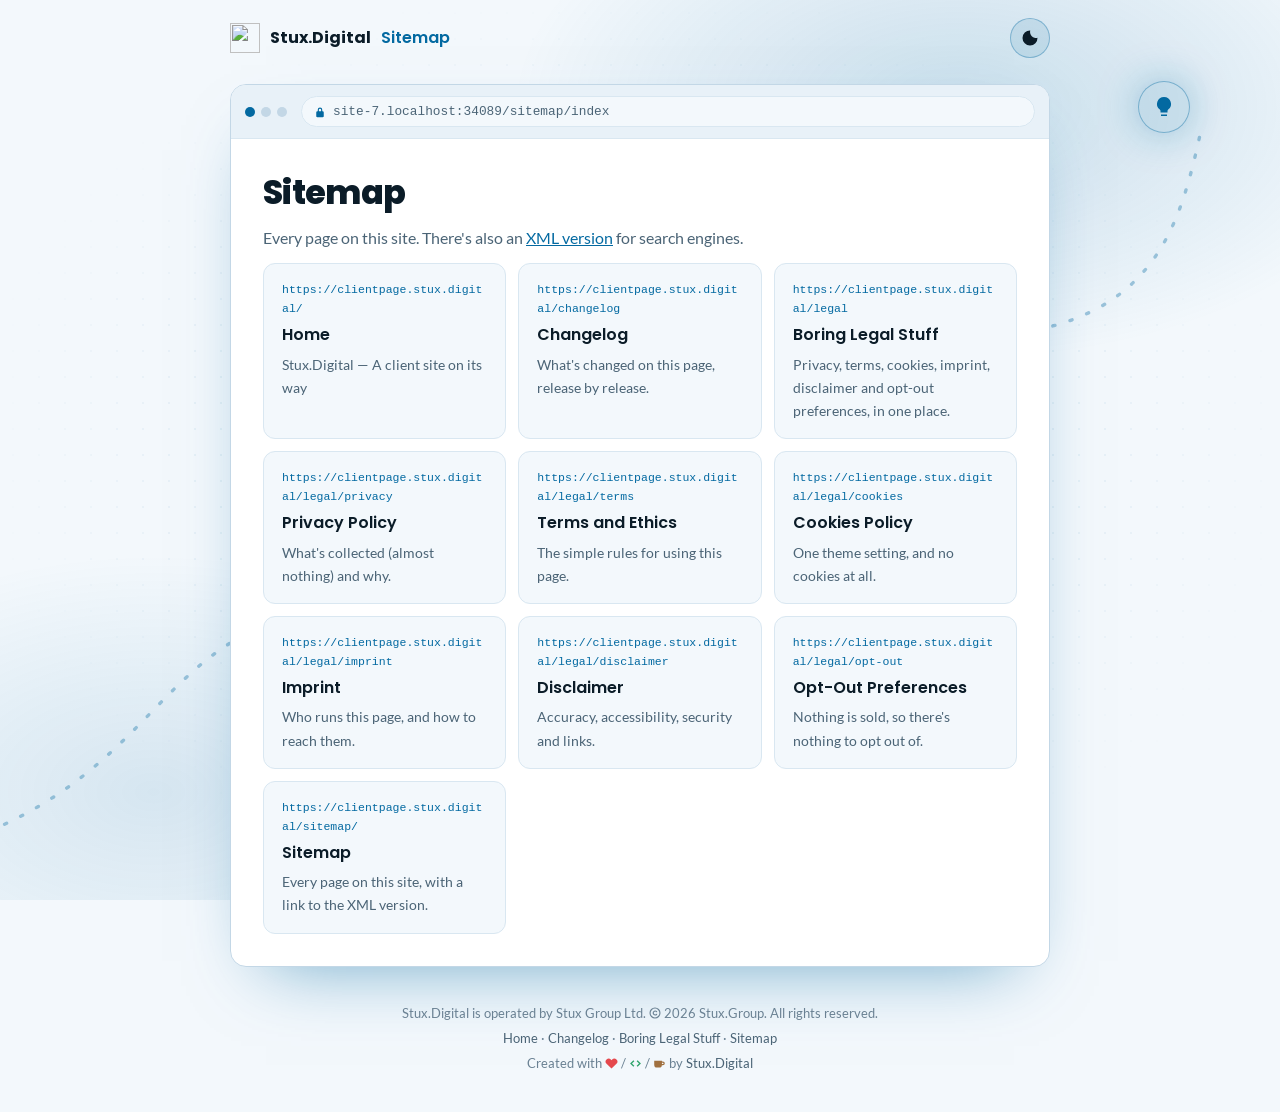
==== sitemap/index.html @ cacc1849 "Release v1.0.0 See CHANGELOG.md for details." ====
<!DOCTYPE html>
<html lang="en">
<head>
    <meta charset="utf-8">
    <meta name="viewport" content="width=device-width, initial-scale=1">
    <title>Sitemap — Stux.Digital</title>
    <meta name="description" content="Every page on this Stux.Digital site, with a link to the XML sitemap.">
    <meta name="theme-color" content="#0b1218">
    <link rel="canonical" href="https://clientpage.stux.digital/sitemap/">
    <link rel="icon" href="https://global.media.stux.digital/favicon.ico" sizes="any">
    <link rel="icon" type="image/png" href="https://global.media.stux.digital/icon-light.png">
    <script>
    // Before paint: the theme picked earlier (stuxdigital-theme), else the system's.
    (function () {
        var t = null;
        try { t = localStorage.getItem('stuxdigital-theme'); } catch (e) {}
        if (t !== 'light' && t !== 'dark') t = window.matchMedia('(prefers-color-scheme: light)').matches ? 'light' : 'dark';
        document.documentElement.setAttribute('data-theme', t);
    })();
    </script>
    <link rel="stylesheet" href="/assets/css/site.css">
    <link rel="stylesheet" href="/assets/site-banner.css">
</head>
<body class="page page--doc">
    <div class="bg" aria-hidden="true">
        <svg class="bg-path" viewBox="0 0 1200 800" preserveAspectRatio="xMidYMid slice" focusable="false">
            <path d="M-40 760 C 180 700, 160 560, 330 540 S 560 640, 640 520 S 700 300, 880 300 S 1080 200, 1100 110"/>
        </svg>
        <span class="bg-bulb"><svg class="ico" viewBox="0 0 24 24" aria-hidden="true" focusable="false"><path d="M9 21h6v-1.5H9zm3-19a7 7 0 0 0-4.2 12.6c.5.4.7.9.7 1.4v1.5h7V16c0-.5.2-1 .7-1.4A7 7 0 0 0 12 2z"/></svg></span>
    </div>
    <header class="site-header">
        <a class="brand" href="/"><img class="only-dark" src="https://global.media.stux.digital/icon-light.png" alt="" width="30" height="30"><img class="only-light" src="https://global.media.stux.digital/icon.png" alt="" width="30" height="30"><span>Stux.Digital</span><span class="brand-sub">Sitemap</span></a>
        <button type="button" id="theme-toggle" class="theme-toggle" title="Toggle light/dark mode" aria-label="Toggle light/dark mode"><svg class="ico ico-sun" viewBox="0 0 24 24" aria-hidden="true" focusable="false"><path d="M12 7a5 5 0 1 1 0 10 5 5 0 0 1 0-10zM11 1h2v3h-2zm0 19h2v3h-2zM1 11h3v2H1zm19 0h3v2h-3zM4.2 2.8l2.1 2.1-1.4 1.4-2.1-2.1zm14.9 14.9 2.1 2.1-1.4 1.4-2.1-2.1zM2.8 19.8l2.1-2.1 1.4 1.4-2.1 2.1zM17.7 4.9l2.1-2.1 1.4 1.4-2.1 2.1z"/></svg><svg class="ico ico-moon" viewBox="0 0 24 24" aria-hidden="true" focusable="false"><path d="M12.3 2a8 8 0 0 0 9.7 9.7A10 10 0 1 1 12.3 2z"/></svg></button>
    </header>

    <main class="doc">
        <div class="browser">
            <div class="browser-bar" aria-hidden="true">
                <span class="browser-dots"><i></i><i></i><i></i></span>
                <span class="browser-url"><svg class="lock" viewBox="0 0 16 16" aria-hidden="true" focusable="false"><path d="M5 7V5a3 3 0 0 1 6 0v2h.5A1.5 1.5 0 0 1 13 8.5v5a1.5 1.5 0 0 1-1.5 1.5h-7A1.5 1.5 0 0 1 3 13.5v-5A1.5 1.5 0 0 1 4.5 7zm1.5 0h3V5a1.5 1.5 0 0 0-3 0z"/></svg><span data-current-path>clientpage.stux.digital/sitemap/</span></span>
            </div>
            <div class="browser-body prose">
                <h1>Sitemap</h1>
                <p class="subtitle">Every page on this site. There's also an <a href="/sitemap.xml">XML version</a> for search engines.</p>
                <div class="cards">
                    <a class="card" href="/"><span class="card-url">https://clientpage.stux.digital/</span><span class="card-title">Home</span><span class="card-desc">Stux.Digital — A client site on its way</span></a>
                    <a class="card" href="/changelog"><span class="card-url">https://clientpage.stux.digital/changelog</span><span class="card-title">Changelog</span><span class="card-desc">What&#x27;s changed on this page, release by release.</span></a>
                    <a class="card" href="/legal"><span class="card-url">https://clientpage.stux.digital/legal</span><span class="card-title">Boring Legal Stuff</span><span class="card-desc">Privacy, terms, cookies, imprint, disclaimer and opt-out preferences, in one place.</span></a>
                    <a class="card" href="/legal/privacy"><span class="card-url">https://clientpage.stux.digital/legal/privacy</span><span class="card-title">Privacy Policy</span><span class="card-desc">What&#x27;s collected (almost nothing) and why.</span></a>
                    <a class="card" href="/legal/terms"><span class="card-url">https://clientpage.stux.digital/legal/terms</span><span class="card-title">Terms and Ethics</span><span class="card-desc">The simple rules for using this page.</span></a>
                    <a class="card" href="/legal/cookies"><span class="card-url">https://clientpage.stux.digital/legal/cookies</span><span class="card-title">Cookies Policy</span><span class="card-desc">One theme setting, and no cookies at all.</span></a>
                    <a class="card" href="/legal/imprint"><span class="card-url">https://clientpage.stux.digital/legal/imprint</span><span class="card-title">Imprint</span><span class="card-desc">Who runs this page, and how to reach them.</span></a>
                    <a class="card" href="/legal/disclaimer"><span class="card-url">https://clientpage.stux.digital/legal/disclaimer</span><span class="card-title">Disclaimer</span><span class="card-desc">Accuracy, accessibility, security and links.</span></a>
                    <a class="card" href="/legal/opt-out"><span class="card-url">https://clientpage.stux.digital/legal/opt-out</span><span class="card-title">Opt-Out Preferences</span><span class="card-desc">Nothing is sold, so there&#x27;s nothing to opt out of.</span></a>
                    <a class="card" href="/sitemap/"><span class="card-url">https://clientpage.stux.digital/sitemap/</span><span class="card-title">Sitemap</span><span class="card-desc">Every page on this site, with a link to the XML version.</span></a>
                </div>
            </div>
        </div>
    </main>

    <footer class="site-footer">
        <p>Stux.Digital is operated by Stux Group Ltd. <svg class="copy-glyph" viewBox="0 0 16 16" width="12" height="12" aria-hidden="true" focusable="false"><title>Copyright</title><circle cx="8" cy="8" r="6.6" fill="none" stroke="currentColor" stroke-width="1.5"/><path d="M10.2 6.3A2.6 2.6 0 1 0 10.2 9.7" fill="none" stroke="currentColor" stroke-width="1.5" stroke-linecap="round"/></svg><span class="sr-only">Copyright</span> <span data-copyright-years data-start="2026">2026</span> Stux.Group. All rights reserved.</p>
        <p class="foot-links"><a href="/">Home</a> &middot; <a href="/changelog" data-site-version>Changelog</a> &middot; <a href="/legal">Boring Legal Stuff</a> &middot; <a href="/sitemap/">Sitemap</a></p>
        <p class="made">Created with <svg class="made-i made-love" viewBox="0 0 16 16" aria-hidden="true" focusable="false"><title>Love</title><path d="M8 14.3 1.9 8.4A3.7 3.7 0 0 1 7.2 3.1L8 3.9l.8-.8a3.7 3.7 0 0 1 5.3 5.3z"/></svg> / <svg class="made-i made-code" viewBox="0 0 16 16" aria-hidden="true" focusable="false"><title>Code</title><path d="M5.4 3.9 1.3 8l4.1 4.1 1.2-1.2L3.7 8l2.9-2.9zm5.2 0L9.4 5.1 12.3 8l-2.9 2.9 1.2 1.2L14.7 8z"/></svg> / <svg class="made-i made-coffee" viewBox="0 0 16 16" aria-hidden="true" focusable="false"><title>Coffee</title><path d="M1.5 4.5h9.5v5A3.5 3.5 0 0 1 7.5 13h-2.5A3.5 3.5 0 0 1 1.5 9.5zM11 5.5h1.2a2.3 2.3 0 0 1 0 4.6H11V8.6h1.2a.8.8 0 0 0 0-1.6H11z"/></svg><span class="sr-only"> love, code and coffee</span> by <a href="https://stux.digital" target="_blank" rel="noopener">Stux.Digital</a></p>
    </footer>

    <script src="/assets/js/site.js"></script>
    <script src="/assets/dev-mode.js"></script>
    <script src="/assets/site-banners.js"></script>
    <script src="/assets/site-banner.js"></script>
</body>
</html>
---- assets/css/site.css ----
/*
 * Stux.Digital pages - shared stylesheet (clientpage, soonpage, maintenancepage).
 *
 * Stux.Digital's two-tone sky blue, straight from the logo: #38bdf8 on dark, #0369a1 on light.
 * The twist on the Stux.Group placeholder pages: everything sits in a browser window like the
 * one in the logo (its address bar shows where the page is served), a winding path runs behind
 * the page to a lightbulb, and progress steps show where the site is on its way online.
 * Theme: <html data-theme="dark|light">, set before paint from stuxdigital-theme or the system.
 */

/* Self-hosted (SIL Open Font License), latin subset only: no third-party requests. */
@font-face { font-family: "Lato"; font-weight: 400; font-display: swap; src: url("/assets/fonts/lato-400-latin.woff2") format("woff2"); }
@font-face { font-family: "Lato"; font-weight: 700; font-display: swap; src: url("/assets/fonts/lato-700-latin.woff2") format("woff2"); }
@font-face { font-family: "Poppins"; font-weight: 600; font-display: swap; src: url("/assets/fonts/poppins-600-latin.woff2") format("woff2"); }
@font-face { font-family: "Poppins"; font-weight: 700; font-display: swap; src: url("/assets/fonts/poppins-700-latin.woff2") format("woff2"); }
@font-face { font-family: "Poppins"; font-weight: 800; font-display: swap; src: url("/assets/fonts/poppins-800-latin.woff2") format("woff2"); }

:root,
:root[data-theme="dark"] {
    color-scheme: dark;
    --bg: #0b1218;
    --bg-raised: #0f1820;
    --card: #121d27;
    --border: #1f2f3c;
    --border-strong: #2b4152;
    --text: #eef6fb;
    --muted: #a3b7c4;
    --faint: #7a909e;
    --accent: #38bdf8;
    --accent-rgb: 56, 189, 248;
    --accent-bright: #7dd3fc;
    --accent-ink: #03253a;
    --accent-soft: rgba(56, 189, 248, 0.14);
    --accent-grad: linear-gradient(135deg, #7dd3fc 0%, #38bdf8 55%, #0ea5e9 100%);
    --maint: #f0b429;
    --maint-rgb: 240, 180, 41;
    --ok: #34d399;
    --font-sans: "Lato", -apple-system, BlinkMacSystemFont, "Segoe UI", Roboto, Helvetica, Arial, sans-serif;
    --font-display: "Poppins", var(--font-sans);
    --font-mono: "SFMono-Regular", Consolas, "Liberation Mono", Menlo, monospace;
}
:root[data-theme="light"] {
    color-scheme: light;
    --bg: #f3f8fc;
    --bg-raised: #e8f1f8;
    --card: #ffffff;
    --border: #d9e7f1;
    --border-strong: #c3d7e6;
    --text: #0b1c28;
    --muted: #4b6476;
    --faint: #6a8193;
    --accent: #0369a1;
    --accent-rgb: 3, 105, 161;
    --accent-bright: #0369a1;
    --accent-ink: #ffffff;
    --accent-soft: rgba(3, 105, 161, 0.1);
    --accent-grad: linear-gradient(135deg, #0284c7 0%, #0369a1 100%);
    --maint: #9a6a00;
    --maint-rgb: 154, 106, 0;
    --ok: #0f7a55;
}

*, *::before, *::after { box-sizing: border-box; }
html { -webkit-text-size-adjust: 100%; }
body {
    margin: 0;
    min-height: 100vh;
    background: var(--bg);
    color: var(--text);
    font-family: var(--font-sans);
    line-height: 1.65;
    -webkit-font-smoothing: antialiased;
    transition: background-color 0.3s, color 0.3s;
}
a { color: var(--accent-bright); }
code { font-family: var(--font-mono); font-size: 0.88em; background: var(--accent-soft); padding: 1px 5px; border-radius: 4px; }
.sr-only { position: absolute; width: 1px; height: 1px; padding: 0; margin: -1px; overflow: hidden; clip: rect(0, 0, 0, 0); white-space: nowrap; border: 0; }
.ico { width: 18px; height: 18px; fill: currentColor; flex: none; }

/* Theme-swapped images: the bright logo/icon variants on dark, the deep ones on light. */
:root[data-theme="dark"] .only-light,
:root[data-theme="light"] .only-dark { display: none; }

/* ── Background: soft sky glow, a dotted grid, and the logo's winding path to a lightbulb ── */
.bg { position: fixed; inset: 0; z-index: 0; pointer-events: none; overflow: hidden; }
.bg::before {
    content: ""; position: absolute; inset: 0;
    background:
        radial-gradient(640px 360px at 75% 12%, rgba(var(--accent-rgb), 0.18), transparent 70%),
        radial-gradient(560px 340px at 12% 88%, rgba(var(--accent-rgb), 0.12), transparent 70%);
}
.bg::after {
    content: ""; position: absolute; inset: 0;
    background-image: radial-gradient(rgba(var(--accent-rgb), 0.22) 1px, transparent 1.5px);
    background-size: 26px 26px;
    -webkit-mask-image: radial-gradient(ellipse at center, #000 20%, transparent 75%);
    mask-image: radial-gradient(ellipse at center, #000 20%, transparent 75%);
    opacity: 0.55;
}
.bg-path { position: absolute; inset: 0; width: 100%; height: 100%; }
.bg-path path {
    fill: none; stroke: rgba(var(--accent-rgb), 0.35); stroke-width: 3; stroke-linecap: round;
    stroke-dasharray: 2 14;
    animation: path-flow 9s linear infinite;
}
@keyframes path-flow { to { stroke-dashoffset: -320; } }
.bg-bulb {
    position: absolute; right: 7%; top: 9%;
    display: grid; place-items: center; width: 52px; height: 52px; border-radius: 50%;
    color: var(--accent); background: var(--accent-soft); border: 1px solid rgba(var(--accent-rgb), 0.4);
    box-shadow: 0 0 40px rgba(var(--accent-rgb), 0.35);
    animation: bulb 3.2s ease-in-out infinite;
}
.bg-bulb .ico { width: 24px; height: 24px; }
@keyframes bulb { 50% { box-shadow: 0 0 64px rgba(var(--accent-rgb), 0.6); } }
@media (max-width: 640px) { .bg-bulb { display: none; } }

/* ── Theme toggle ── */
.theme-toggle {
    position: fixed; top: calc(14px + var(--banner-h, 0px)); right: 14px; z-index: 20;
    display: grid; place-items: center; width: 40px; height: 40px; padding: 0;
    border-radius: 50%; cursor: pointer; color: var(--text);
    background: var(--accent-soft); border: 1px solid rgba(var(--accent-rgb), 0.35);
    transition: background 0.2s;
}
.theme-toggle:hover { background: rgba(var(--accent-rgb), 0.24); }
.theme-toggle .ico { width: 18px; height: 18px; }
:root[data-theme="dark"] .ico-moon,
:root[data-theme="light"] .ico-sun { display: none; }

/* ── The browser window ── */
.browser {
    position: relative;
    width: 100%;
    border: 1px solid var(--border-strong);
    border-radius: 16px;
    background: var(--card);
    overflow: hidden;
    box-shadow: 0 30px 70px -36px rgba(var(--accent-rgb), 0.6), 0 2px 0 rgba(255, 255, 255, 0.02) inset;
}
.browser-bar {
    display: flex; align-items: center; gap: 14px;
    padding: 11px 14px;
    background: var(--bg-raised);
    border-bottom: 1px solid var(--border);
}
.browser-dots { display: inline-flex; gap: 6px; flex: none; }
.browser-dots i { width: 10px; height: 10px; border-radius: 50%; background: var(--border-strong); }
.browser-dots i:first-child { background: var(--accent); }
.browser-url {
    flex: 1; min-width: 0;
    display: inline-flex; align-items: center; gap: 7px;
    padding: 4px 12px; border-radius: 999px;
    border: 1px solid var(--border); background: var(--bg);
    color: var(--muted); font-family: var(--font-mono); font-size: 0.8rem;
    white-space: nowrap; overflow: hidden; text-overflow: ellipsis;
}
.browser-url span { overflow: hidden; text-overflow: ellipsis; }
.lock { width: 12px; height: 12px; flex: none; fill: var(--accent); }
.browser-body { padding: 34px 32px 32px; }

/* ── Home page ── */
.wrap {
    position: relative; z-index: 1;
    max-width: 640px; margin: 0 auto;
    min-height: calc(100vh - var(--banner-h, 0px));
    padding: 48px 20px 32px;
    display: flex; flex-direction: column; align-items: center; justify-content: center;
    text-align: center;
}
.logo { display: block; margin: 0 0 28px; }
.logo img { height: 92px; width: auto; }
.page--home .browser-body { text-align: center; }

.chip {
    display: inline-flex; align-items: center; gap: 8px;
    padding: 5px 14px; border-radius: 999px;
    font-size: 0.74rem; font-weight: 700; letter-spacing: 0.08em; text-transform: uppercase;
    color: var(--accent-bright); background: var(--accent-soft); border: 1px solid rgba(var(--accent-rgb), 0.4);
}
.chip-dot { width: 8px; height: 8px; border-radius: 50%; background: var(--accent); animation: pulse 2s ease-out infinite; }
.chip--maint { color: var(--maint); background: rgba(var(--maint-rgb), 0.12); border-color: rgba(var(--maint-rgb), 0.4); }
.chip--maint .chip-dot { background: var(--maint); --pulse-rgb: var(--maint-rgb); }
@keyframes pulse {
    0% { box-shadow: 0 0 0 0 rgba(var(--pulse-rgb, var(--accent-rgb)), 0.6); }
    70%, 100% { box-shadow: 0 0 0 7px rgba(var(--pulse-rgb, var(--accent-rgb)), 0); }
}

h1 {
    font-family: var(--font-display); font-weight: 800;
    font-size: clamp(1.7rem, 5vw, 2.35rem); line-height: 1.18; letter-spacing: -0.02em;
    margin: 20px 0 12px;
}
h1 em {
    font-style: normal;
    background: var(--accent-grad); -webkit-background-clip: text; background-clip: text; color: transparent;
}
.lede { color: var(--muted); font-size: 1.02rem; max-width: 470px; margin: 0 auto 28px; }

/* Progress steps along a dashed path: done, in progress (pulsing), up next. */
.steps {
    list-style: none; margin: 0 0 30px; padding: 0;
    display: grid; grid-template-columns: repeat(4, minmax(0, 1fr)); gap: 8px;
    position: relative;
}
.steps::before {
    content: ""; position: absolute; top: 21px; left: 12.5%; right: 12.5%;
    border-top: 2px dashed rgba(var(--accent-rgb), 0.45);
}
.step { position: relative; display: flex; flex-direction: column; align-items: center; gap: 8px; }
.step-dot {
    display: grid; place-items: center; width: 44px; height: 44px; border-radius: 50%;
    background: var(--card); border: 2px solid var(--border-strong); color: var(--faint);
    box-shadow: 0 0 0 5px var(--card);
}
.step-dot .ico { width: 20px; height: 20px; }
.step-label { font-size: 0.82rem; font-weight: 700; color: var(--faint); }
.step--done .step-dot { background: var(--accent); border-color: var(--accent); color: var(--accent-ink); }
.step--done .step-label { color: var(--muted); }
.step--current .step-dot { border-color: var(--accent); color: var(--accent); animation: pulse 2s ease-out infinite; }
.step--current .step-label { color: var(--accent-bright); }

.actions { display: flex; flex-wrap: wrap; gap: 10px; justify-content: center; }
.btn {
    display: inline-flex; align-items: center; justify-content: center; gap: 9px;
    padding: 11px 18px; border-radius: 10px;
    font-family: var(--font-display); font-size: 0.9rem; font-weight: 600;
    text-decoration: none; border: 1px solid transparent;
    transition: transform 0.15s, box-shadow 0.2s, background 0.2s, border-color 0.2s;
}
.btn:hover { transform: translateY(-1px); }
.btn-primary { background: var(--accent-grad); color: var(--accent-ink); box-shadow: 0 10px 26px -10px rgba(var(--accent-rgb), 0.7); }
.btn-ghost { color: var(--text); background: transparent; border-color: var(--border-strong); }
.btn-ghost:hover { background: var(--accent-soft); border-color: var(--accent); }
.btn .ico { width: 17px; height: 17px; }

.tagline {
    margin: 26px 0 6px; font-family: var(--font-display); font-weight: 600; font-size: 0.95rem;
    color: var(--accent-bright); letter-spacing: 0.01em;
}
.foot-links, .made { margin: 4px 0; font-size: 0.8rem; color: var(--faint); }
.foot-links a, .made a { color: var(--muted); text-decoration: none; }
.foot-links a:hover, .made a:hover { color: var(--text); }
.copy-glyph { vertical-align: -1px; }
.made-i { width: 13px; height: 13px; vertical-align: -2px; fill: currentColor; }
.made-love { color: #e5484d; }
.made-code { color: #30a46c; }
.made-coffee { color: #a0703f; }

@media (max-width: 520px) {
    .browser-body { padding: 26px 18px 24px; }
    .logo img { height: 72px; }
    .steps { grid-template-columns: repeat(2, minmax(0, 1fr)); row-gap: 18px; }
    .steps::before { display: none; }
    .actions .btn { width: 100%; }
}

/* ── Legal, changelog, sitemap and 404 pages ── */
.site-header {
    position: relative; z-index: 2;
    max-width: 860px; margin: 0 auto; padding: 18px 20px;
    display: flex; align-items: center; justify-content: space-between; gap: 12px;
}
.page--doc .theme-toggle { position: static; }
.brand { display: inline-flex; align-items: center; gap: 10px; color: var(--text); text-decoration: none; font-family: var(--font-display); font-weight: 700; }
.brand img { width: 30px; height: 30px; }
.brand-sub { color: var(--accent-bright); font-weight: 600; }
.doc { position: relative; z-index: 1; max-width: 860px; margin: 0 auto; padding: 8px 20px 24px; }
.prose h1 { margin-top: 0; font-size: clamp(1.6rem, 4.5vw, 2.1rem); }
.prose h2 { font-family: var(--font-display); font-size: 1.1rem; font-weight: 700; margin: 28px 0 8px; }
.prose p, .prose li { color: var(--muted); }
.prose p { margin: 0 0 12px; }
.prose strong { color: var(--text); }
.subtitle { color: var(--muted); margin: 0 0 22px; }
.meta { font-size: 0.85rem; color: var(--faint); margin: -4px 0 18px !important; }
.back-link { display: inline-block; margin-bottom: 16px; font-size: 0.88rem; text-decoration: none; }
.note { margin-top: 22px !important; font-size: 0.9rem; }
.cards { display: grid; grid-template-columns: repeat(auto-fill, minmax(230px, 1fr)); gap: 12px; }
.card {
    display: flex; flex-direction: column; gap: 4px; padding: 16px 18px; border-radius: 12px;
    border: 1px solid var(--border); background: var(--bg); text-decoration: none;
    transition: border-color 0.2s, transform 0.15s;
}
.card:hover { border-color: var(--accent); transform: translateY(-1px); }
.card-title { font-family: var(--font-display); font-weight: 600; color: var(--text); }
.card-desc { font-size: 0.88rem; color: var(--muted); }
.card-url { font-family: var(--font-mono); font-size: 0.72rem; color: var(--accent-bright); overflow-wrap: anywhere; }
.site-footer { position: relative; z-index: 1; text-align: center; padding: 8px 20px 34px; font-size: 0.8rem; color: var(--faint); }
.site-footer p { margin: 4px 0; }

.nf { text-align: center; padding: 10px 0 6px; }
.prose .nf-code {
    margin: 0 !important; font-family: var(--font-display); font-weight: 800; font-size: clamp(3.4rem, 12vw, 5.5rem); line-height: 1;
    background: var(--accent-grad); -webkit-background-clip: text; background-clip: text; color: transparent;
}
.nf .subtitle { max-width: 440px; margin: 0 auto 24px; }

/* Changelog: section badges in the fixed order and palette (Added, Changed, Fixed, Removed, Security, Deprecated). */
.cl-entry { padding: 18px 0; border-top: 1px solid var(--border); }
.cl-entry:first-child { border-top: 0; padding-top: 0; }
.cl-version { font-family: var(--font-display); font-size: 1.15rem; margin: 0 0 6px; }
.cl-section { font-size: 0.95rem; margin: 12px 0 4px; }
.cl-label {
    display: inline-block; margin: 10px 0 6px; padding: 3px 9px; border-radius: 5px;
    font-size: 0.72rem; font-weight: 800; letter-spacing: 0.08em; text-transform: uppercase;
    color: var(--cl); background: color-mix(in srgb, var(--cl) 14%, transparent); border: 1px solid color-mix(in srgb, var(--cl) 45%, transparent);
}
.cl-label-added { --cl: #2ecc71; }
.cl-label-changed { --cl: #3ba7ff; }
.cl-label-fixed { --cl: #ffa64d; }
.cl-label-removed { --cl: #ff4d4d; }
.cl-label-security { --cl: #b06bff; }
.cl-label-deprecated { --cl: #8a8a94; }
:root[data-theme="light"] .cl-label-added { --cl: #1e8449; }
:root[data-theme="light"] .cl-label-changed { --cl: #1a6fc0; }
:root[data-theme="light"] .cl-label-fixed { --cl: #b8650f; }
:root[data-theme="light"] .cl-label-removed { --cl: #c62828; }
:root[data-theme="light"] .cl-label-security { --cl: #7b3fc4; }
:root[data-theme="light"] .cl-label-deprecated { --cl: #5f5f68; }
.cl-list { margin: 0; padding-left: 20px; }
.cl-list li { margin: 4px 0; font-size: 0.93rem; }

/* Site banners (dev mode): sit above the page, and push the fixed toggle down. */
.site-banners { --banner-page-bg: var(--bg); --banner-text: var(--text); --banner-site: #38bdf8; --banner-site-light: #0369a1; }

@media (prefers-reduced-motion: reduce) {
    .bg-path path, .bg-bulb, .chip-dot, .step--current .step-dot { animation: none; }
    .btn, .card { transition: none; }
}
---- assets/site-banner.css ----
/*
 * Site banner - one component, four variants (site, soon, dev, maintenance)
 *
 * Self-contained: copy this file (and site-banner.js) into any project. Muted and
 * readable, and it never covers or cuts off the page.
 *
 * Markup (stack order when several apply: maintenance, soon, dev, site):
 *
 *   <html class="has-site-banner">            (only while a banner is shown)
 *   <body>
 *     <div class="site-banners" data-site-banners>
 *       <div class="site-banner site-banner--dev" role="note">
 *         <span class="site-banner-label">Dev mode</span>
 *         <span class="site-banner-text">Local preview. Run <code>dev-server.sh --no-dev-mode</code>…</span>
 *       </div>
 *     </div>
 *     …the page…
 *
 * Position: sticky at the top of the document by default. If the page scrolls something
 * other than the document (e.g. html{overflow:hidden} + body{overflow:auto}), add
 * .site-banners--fixed to the wrapper and .site-banner-fixed to <html>: the banners are
 * fixed to the top and <body> is padded by their height instead.
 *
 * --banner-h on :root is the banners' height (0px without a banner). site-banner.js keeps
 * it exact with a ResizeObserver, including when the text wraps on phones; the value
 * below is a one-line estimate for no-JS. Offset anything fixed or sticky at the top by
 * it: top: calc(<gap> + var(--banner-h, 0px)), and full-height layouts by
 * min-height: calc(100dvh - var(--banner-h, 0px)). Fixed background layers don't need it.
 *
 * Theme hooks - map these to the project's own tokens (defaults in brackets):
 *   --banner-page-bg   the page background        [var(--bg), #0d1117]
 *   --banner-text      the normal body text       [var(--text), #e6edf3]
 *   --banner-site      the site's own accent      [var(--brand), #3ba7ff] (dark theme)
 *   --banner-site-light  its light-theme accent   [#0a5fb4]
 *   --banner-site-glyph  the site notice's pattern tile, a 48px SVG data URI used as a
 *                      mask (e.g. the project's icon as a silhouette) [a small sparkle]
 * Light theme is picked up from :root.theme-light, :root[data-theme="light"], or the
 * system preference unless :root.theme-dark / [data-theme="dark"] overrides it.
 */

:root {
    --banner-h: 0px;
}

:root.has-site-banner {
    --banner-h: 38px;
    scroll-padding-top: var(--banner-h);
}

.site-banners {
    position: sticky;
    top: 0;
    z-index: 900; /* above page content, below modals (1000+) */
}

.site-banners--fixed {
    position: fixed;
    left: 0;
    right: 0;
}

/* Fixed mode: <html class="has-site-banner site-banner-fixed"> pads <body> instead. */
:root.has-site-banner.site-banner-fixed body {
    padding-top: var(--banner-h);
    scroll-padding-top: var(--banner-h);
}

.site-banner {
    /* Dark-theme accents (the default) */
    --banner-accent: var(--banner-site, var(--brand, #3ba7ff));
    --banner-ink: var(--banner-accent);
    position: relative;
    display: flex;
    flex-wrap: wrap;
    align-items: center;
    justify-content: center;
    gap: 6px 10px;
    padding: 8px 16px;
    /* The page background tinted with the accent; the fallback is the plain page background. */
    --banner-tint: color-mix(in srgb, var(--banner-accent) 12%, var(--banner-page-bg, var(--bg, #0d1117)));
    background: var(--banner-page-bg, var(--bg, #0d1117));
    background: var(--banner-tint);
    border-bottom: 1px solid var(--banner-accent);
    border-bottom-color: color-mix(in srgb, var(--banner-accent) 35%, transparent);
    color: var(--banner-text, var(--text, #e6edf3));
    font: 500 13.5px/1.4 system-ui, -apple-system, "Segoe UI", Roboto, sans-serif;
    text-align: center;
}

/* ── Icon pattern ──
 * Each variant tiles a small glyph across the banner in its accent at low opacity. The glyph
 * is a mask over an accent-coloured layer, so one SVG works in both themes. Pure decoration.
 * Override --banner-glyph (or --banner-site-glyph for the site variant) with your own
 * 48px tile to use another glyph. */
.site-banner {
    --banner-glyph: var(--banner-site-glyph, url("data:image/svg+xml,%3Csvg xmlns='http://www.w3.org/2000/svg' width='48' height='48' viewBox='0 0 48 48'%3E%3Cg transform='translate%285 5%29 scale%281.25%29 rotate%28-10 6 6%29'%3E%3Cpath d='M6 0.2a1.6 1.6 0 1 1 0 3.2A1.6 1.6 0 1 1 6 0.2zM3.9 4.6h3.3v5.3h1.1v1.9H3.7V9.9h1.2V6.5h-1z'/%3E%3C/g%3E%3Cg transform='translate%2829 29%29 scale%281.25%29 rotate%2810 6 6%29'%3E%3Cpath d='M6 0.2a1.6 1.6 0 1 1 0 3.2A1.6 1.6 0 1 1 6 0.2zM3.9 4.6h3.3v5.3h1.1v1.9H3.7V9.9h1.2V6.5h-1z'/%3E%3C/g%3E%3C/svg%3E"));
}
.site-banner--dev         { --banner-glyph: url("data:image/svg+xml,%3Csvg xmlns='http://www.w3.org/2000/svg' width='48' height='48' viewBox='0 0 48 48'%3E%3Cg transform='translate%285 5%29 scale%281.25%29 rotate%28-10 6 6%29'%3E%3Cpath d='M3.7 2.3 4.9 3.5 2.4 6l2.5 2.5-1.2 1.2L0 6zM8.3 2.3 12 6 8.3 9.7 7.1 8.5 9.6 6 7.1 3.5zM6.7 1.6l1.1.4-2.5 8.4-1.1-.4z'/%3E%3C/g%3E%3Cg transform='translate%2829 29%29 scale%281.25%29 rotate%2810 6 6%29'%3E%3Cpath d='M3.7 2.3 4.9 3.5 2.4 6l2.5 2.5-1.2 1.2L0 6zM8.3 2.3 12 6 8.3 9.7 7.1 8.5 9.6 6 7.1 3.5zM6.7 1.6l1.1.4-2.5 8.4-1.1-.4z'/%3E%3C/g%3E%3C/svg%3E"); }
.site-banner--soon        { --banner-glyph: url("data:image/svg+xml,%3Csvg xmlns='http://www.w3.org/2000/svg' width='48' height='48' viewBox='0 0 48 48'%3E%3Cg transform='translate%285 5%29 scale%281.25%29 rotate%2835 6 6%29'%3E%3Cpath fill-rule='evenodd' d='M6 0c2.9 1.9 3.6 5.2 2.6 8.3H3.4C2.4 5.2 3.1 1.9 6 0zM6 2.9a1.25 1.25 0 1 0 0 2.5A1.25 1.25 0 1 0 6 2.9z'/%3E%3Cpath d='M3.2 5.4 1 9.6h2.9zM8.8 5.4 11 9.6H8.1zM4.5 9h3L6 12z'/%3E%3C/g%3E%3Cg transform='translate%2829 29%29 scale%281.25%29 rotate%2855 6 6%29'%3E%3Cpath fill-rule='evenodd' d='M6 0c2.9 1.9 3.6 5.2 2.6 8.3H3.4C2.4 5.2 3.1 1.9 6 0zM6 2.9a1.25 1.25 0 1 0 0 2.5A1.25 1.25 0 1 0 6 2.9z'/%3E%3Cpath d='M3.2 5.4 1 9.6h2.9zM8.8 5.4 11 9.6H8.1zM4.5 9h3L6 12z'/%3E%3C/g%3E%3C/svg%3E"); }
.site-banner--maintenance { --banner-glyph: url("data:image/svg+xml,%3Csvg xmlns='http://www.w3.org/2000/svg' width='48' height='48' viewBox='0 0 48 48'%3E%3Cg transform='translate%285 5%29 scale%281.25%29 rotate%28-10 6 6%29'%3E%3Cg transform='rotate%2845 6 6%29'%3E%3Cpath fill-rule='evenodd' d='M6 0a2.9 2.9 0 1 1 0 5.8A2.9 2.9 0 1 1 6 0zM5.05 -0.5h1.9v2.9h-1.9z'/%3E%3Crect x='4.9' y='4.6' width='2.2' height='7.4' rx='1.1'/%3E%3C/g%3E%3C/g%3E%3Cg transform='translate%2829 29%29 scale%281.25%29 rotate%2810 6 6%29'%3E%3Cg transform='rotate%2845 6 6%29'%3E%3Cpath fill-rule='evenodd' d='M6 0a2.9 2.9 0 1 1 0 5.8A2.9 2.9 0 1 1 6 0zM5.05 -0.5h1.9v2.9h-1.9z'/%3E%3Crect x='4.9' y='4.6' width='2.2' height='7.4' rx='1.1'/%3E%3C/g%3E%3C/g%3E%3C/svg%3E"); }

.site-banner::before {
    content: "";
    position: absolute;
    inset: 0;
    z-index: 0;
    background: var(--banner-accent);
    opacity: 0.12;
    /* The glyph grid, faded out behind the centred text so the words sit on the plain tint. */
    -webkit-mask: var(--banner-glyph) 0 50% / 48px 48px repeat,
        radial-gradient(ellipse 34% 140% at 50% 50%, transparent 45%, #000 100%);
    -webkit-mask-composite: source-in;
    mask: var(--banner-glyph) 0 50% / 48px 48px repeat,
        radial-gradient(ellipse 34% 140% at 50% 50%, transparent 45%, #000 100%);
    mask-composite: intersect;
    pointer-events: none;
}

.site-banner > * {
    position: relative;
    z-index: 1;
}

.site-banner--soon        { --banner-accent: #b98cff; }
.site-banner--dev         { --banner-accent: #d29922; }
.site-banner--maintenance { --banner-accent: #f0883e; }

/* Light theme: darker accents, and chip text darker still so it keeps >= 4.5:1. */
:root.theme-light .site-banner,
:root[data-theme="light"] .site-banner {
    --banner-accent: var(--banner-site-light, #0a5fb4);
    --banner-ink: color-mix(in srgb, var(--banner-accent) 75%, #000);
}
:root.theme-light .site-banner--soon,
:root[data-theme="light"] .site-banner--soon        { --banner-accent: #7b3fc4; }
:root.theme-light .site-banner--dev,
:root[data-theme="light"] .site-banner--dev         { --banner-accent: #8a5a00; }
:root.theme-light .site-banner--maintenance,
:root[data-theme="light"] .site-banner--maintenance { --banner-accent: #b3470f; }

@media (prefers-color-scheme: light) {
    :root:not(.theme-dark):not([data-theme="dark"]) .site-banner {
        --banner-accent: var(--banner-site-light, #0a5fb4);
        --banner-ink: color-mix(in srgb, var(--banner-accent) 75%, #000);
    }
    :root:not(.theme-dark):not([data-theme="dark"]) .site-banner--soon        { --banner-accent: #7b3fc4; }
    :root:not(.theme-dark):not([data-theme="dark"]) .site-banner--dev         { --banner-accent: #8a5a00; }
    :root:not(.theme-dark):not([data-theme="dark"]) .site-banner--maintenance { --banner-accent: #b3470f; }
}

.site-banner-label {
    flex: none;
    font-size: 11px;
    font-weight: 700;
    line-height: 1;
    letter-spacing: 0.06em;
    text-transform: uppercase;
    color: var(--banner-ink);
    /* Opaque (over the banner tint), so the icon pattern never shows through the chip. */
    background: color-mix(in srgb, var(--banner-accent) 18%, var(--banner-tint));
    border: 1px solid var(--banner-accent);
    border-radius: 4px;
    padding: 4px 6px;
}

.site-banner-text {
    min-width: 0;
}

.site-banner code {
    font: 12px/1.3 ui-monospace, SFMono-Regular, Menlo, Consolas, monospace;
    background: color-mix(in srgb, var(--banner-accent) 10%, transparent);
    border-radius: 4px;
    padding: 1px 5px;
    overflow-wrap: anywhere;
}

.site-banner a {
    color: inherit;
    text-decoration: underline;
    text-underline-offset: 2px;
}

.site-banner a::after {
    display: none; /* opt out of any animated link underline the site adds */
}

@media (prefers-reduced-motion: reduce) {
    .site-banner,
    .site-banner * {
        transition: none;
        animation: none;
    }
}
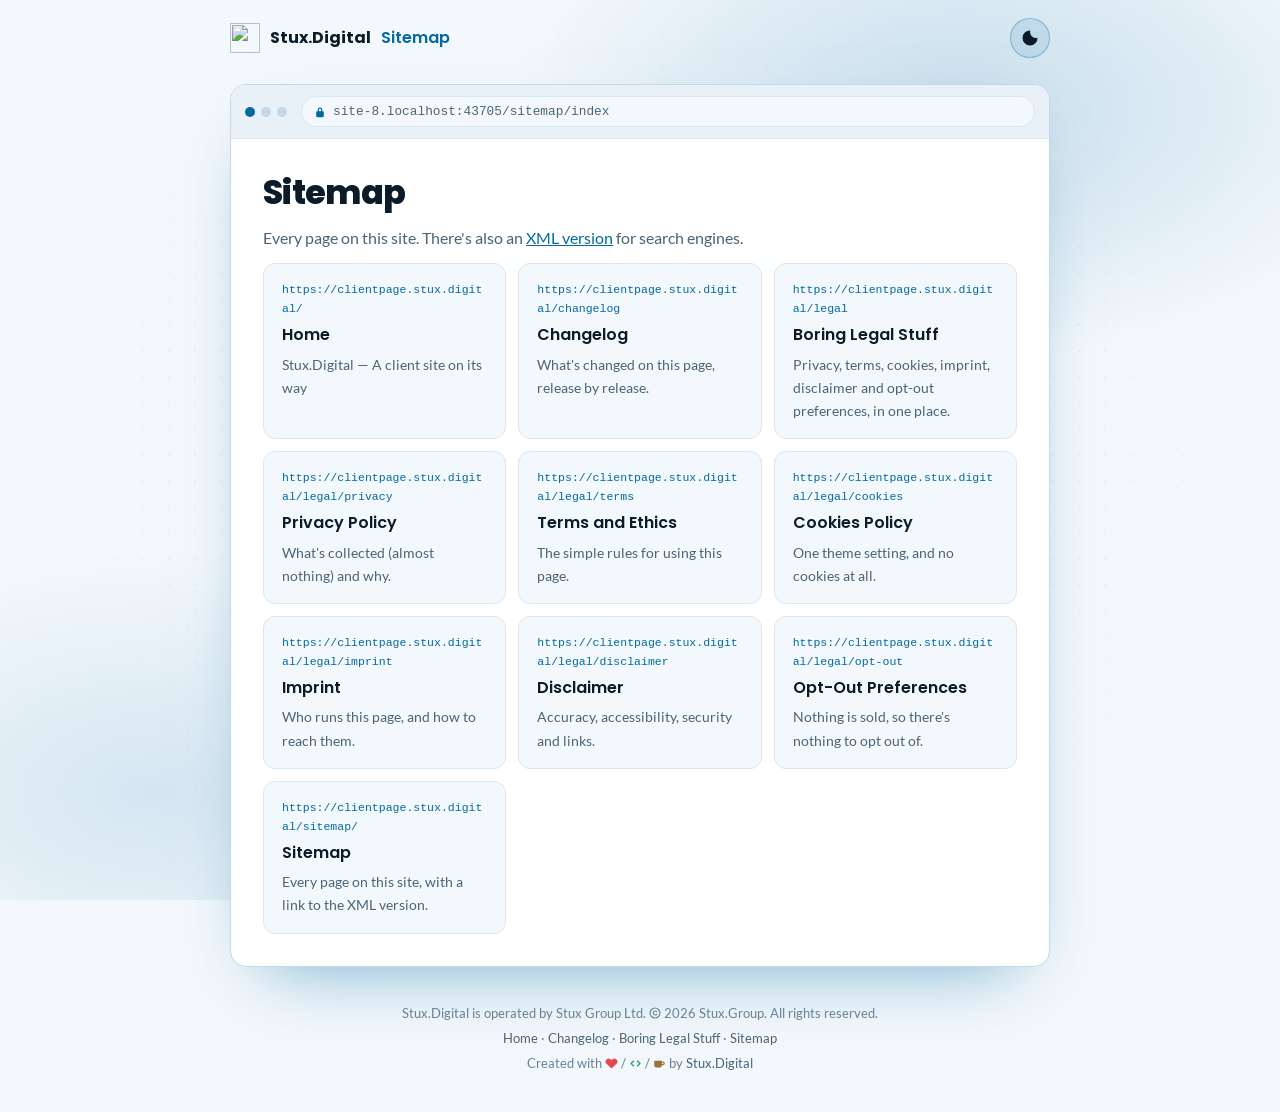
==== commit 993bebde: "Release v1.0.2 See CHANGELOG.md for details." ====
--- a/sitemap/index.html
+++ b/sitemap/index.html
@@ -23,10 +23,6 @@
 </head>
 <body class="page page--doc">
     <div class="bg" aria-hidden="true">
-        <svg class="bg-path" viewBox="0 0 1200 800" preserveAspectRatio="xMidYMid slice" focusable="false">
-            <path d="M-40 760 C 180 700, 160 560, 330 540 S 560 640, 640 520 S 700 300, 880 300 S 1080 200, 1100 110"/>
-        </svg>
-        <span class="bg-bulb"><svg class="ico" viewBox="0 0 24 24" aria-hidden="true" focusable="false"><path d="M9 21h6v-1.5H9zm3-19a7 7 0 0 0-4.2 12.6c.5.4.7.9.7 1.4v1.5h7V16c0-.5.2-1 .7-1.4A7 7 0 0 0 12 2z"/></svg></span>
     </div>
     <header class="site-header">
         <a class="brand" href="/"><img class="only-dark" src="https://global.media.stux.digital/icon-light.png" alt="" width="30" height="30"><img class="only-light" src="https://global.media.stux.digital/icon.png" alt="" width="30" height="30"><span>Stux.Digital</span><span class="brand-sub">Sitemap</span></a>
--- a/assets/css/site.css
+++ b/assets/css/site.css
@@ -81,7 +81,7 @@
 :root[data-theme="dark"] .only-light,
 :root[data-theme="light"] .only-dark { display: none; }
 
-/* ── Background: soft sky glow, a dotted grid, and the logo's winding path to a lightbulb ── */
+/* ── Background: soft sky glow and a dotted grid ── */
 .bg { position: fixed; inset: 0; z-index: 0; pointer-events: none; overflow: hidden; }
 .bg::before {
     content: ""; position: absolute; inset: 0;
@@ -97,23 +97,6 @@
     mask-image: radial-gradient(ellipse at center, #000 20%, transparent 75%);
     opacity: 0.55;
 }
-.bg-path { position: absolute; inset: 0; width: 100%; height: 100%; }
-.bg-path path {
-    fill: none; stroke: rgba(var(--accent-rgb), 0.35); stroke-width: 3; stroke-linecap: round;
-    stroke-dasharray: 2 14;
-    animation: path-flow 9s linear infinite;
-}
-@keyframes path-flow { to { stroke-dashoffset: -320; } }
-.bg-bulb {
-    position: absolute; right: 7%; top: 9%;
-    display: grid; place-items: center; width: 52px; height: 52px; border-radius: 50%;
-    color: var(--accent); background: var(--accent-soft); border: 1px solid rgba(var(--accent-rgb), 0.4);
-    box-shadow: 0 0 40px rgba(var(--accent-rgb), 0.35);
-    animation: bulb 3.2s ease-in-out infinite;
-}
-.bg-bulb .ico { width: 24px; height: 24px; }
-@keyframes bulb { 50% { box-shadow: 0 0 64px rgba(var(--accent-rgb), 0.6); } }
-@media (max-width: 640px) { .bg-bulb { display: none; } }
 
 /* ── Theme toggle ── */
 .theme-toggle {
@@ -197,17 +180,26 @@
 }
 .lede { color: var(--muted); font-size: 1.02rem; max-width: 470px; margin: 0 auto 28px; }
 
-/* Progress steps along a dashed path: done, in progress (pulsing), up next. */
+/* Progress steps on one winding dotted path, like the path in the logo: site.js draws it through
+   every step's dot, from the first step (the idea's lightbulb) to the last, brighter as far as
+   the current step. Done, in progress (pulsing), up next. */
 .steps {
     list-style: none; margin: 0 0 30px; padding: 0;
     display: grid; grid-template-columns: repeat(4, minmax(0, 1fr)); gap: 8px;
     position: relative;
 }
-.steps::before {
-    content: ""; position: absolute; top: 21px; left: 12.5%; right: 12.5%;
-    border-top: 2px dashed rgba(var(--accent-rgb), 0.45);
-}
-.step { position: relative; display: flex; flex-direction: column; align-items: center; gap: 8px; }
+.steps-path {
+    position: absolute; inset: 0; width: 100%; height: 100%;
+    overflow: visible; pointer-events: none;
+}
+.steps-path path {
+    fill: none; stroke-width: 3; stroke-linecap: round; stroke-dasharray: 2 10;
+    animation: path-flow 9s linear infinite;
+}
+.steps-path .track { stroke: rgba(var(--accent-rgb), 0.32); }
+.steps-path .reached { stroke: var(--accent); }
+@keyframes path-flow { to { stroke-dashoffset: -240; } }
+.step { position: relative; z-index: 1; display: flex; flex-direction: column; align-items: center; gap: 8px; }
 .step-dot {
     display: grid; place-items: center; width: 44px; height: 44px; border-radius: 50%;
     background: var(--card); border: 2px solid var(--border-strong); color: var(--faint);
@@ -219,6 +211,12 @@
 .step--done .step-label { color: var(--muted); }
 .step--current .step-dot { border-color: var(--accent); color: var(--accent); animation: pulse 2s ease-out infinite; }
 .step--current .step-label { color: var(--accent-bright); }
+/* Where the path starts: the first step glows, like a lightbulb. */
+.step--done:first-child .step-dot { animation: bulb 3.2s ease-in-out infinite; }
+@keyframes bulb {
+    0%, 100% { box-shadow: 0 0 0 5px var(--card), 0 0 18px rgba(var(--accent-rgb), 0.35); }
+    50% { box-shadow: 0 0 0 5px var(--card), 0 0 34px rgba(var(--accent-rgb), 0.65); }
+}
 
 .actions { display: flex; flex-wrap: wrap; gap: 10px; justify-content: center; }
 .btn {
@@ -250,8 +248,11 @@
 @media (max-width: 520px) {
     .browser-body { padding: 26px 18px 24px; }
     .logo img { height: 72px; }
-    .steps { grid-template-columns: repeat(2, minmax(0, 1fr)); row-gap: 18px; }
-    .steps::before { display: none; }
+    /* Still one row, so the path stays a single wave: smaller dots, and labels may wrap. */
+    .steps { gap: 4px; }
+    .step-dot { width: 38px; height: 38px; }
+    .step-dot .ico { width: 17px; height: 17px; }
+    .step-label { font-size: 0.74rem; text-align: center; line-height: 1.25; }
     .actions .btn { width: 100%; }
 }
 
@@ -324,6 +325,6 @@
 .site-banners { --banner-page-bg: var(--bg); --banner-text: var(--text); --banner-site: #38bdf8; --banner-site-light: #0369a1; }
 
 @media (prefers-reduced-motion: reduce) {
-    .bg-path path, .bg-bulb, .chip-dot, .step--current .step-dot { animation: none; }
+    .steps-path path, .step--done:first-child .step-dot, .chip-dot, .step--current .step-dot { animation: none; }
     .btn, .card { transition: none; }
 }
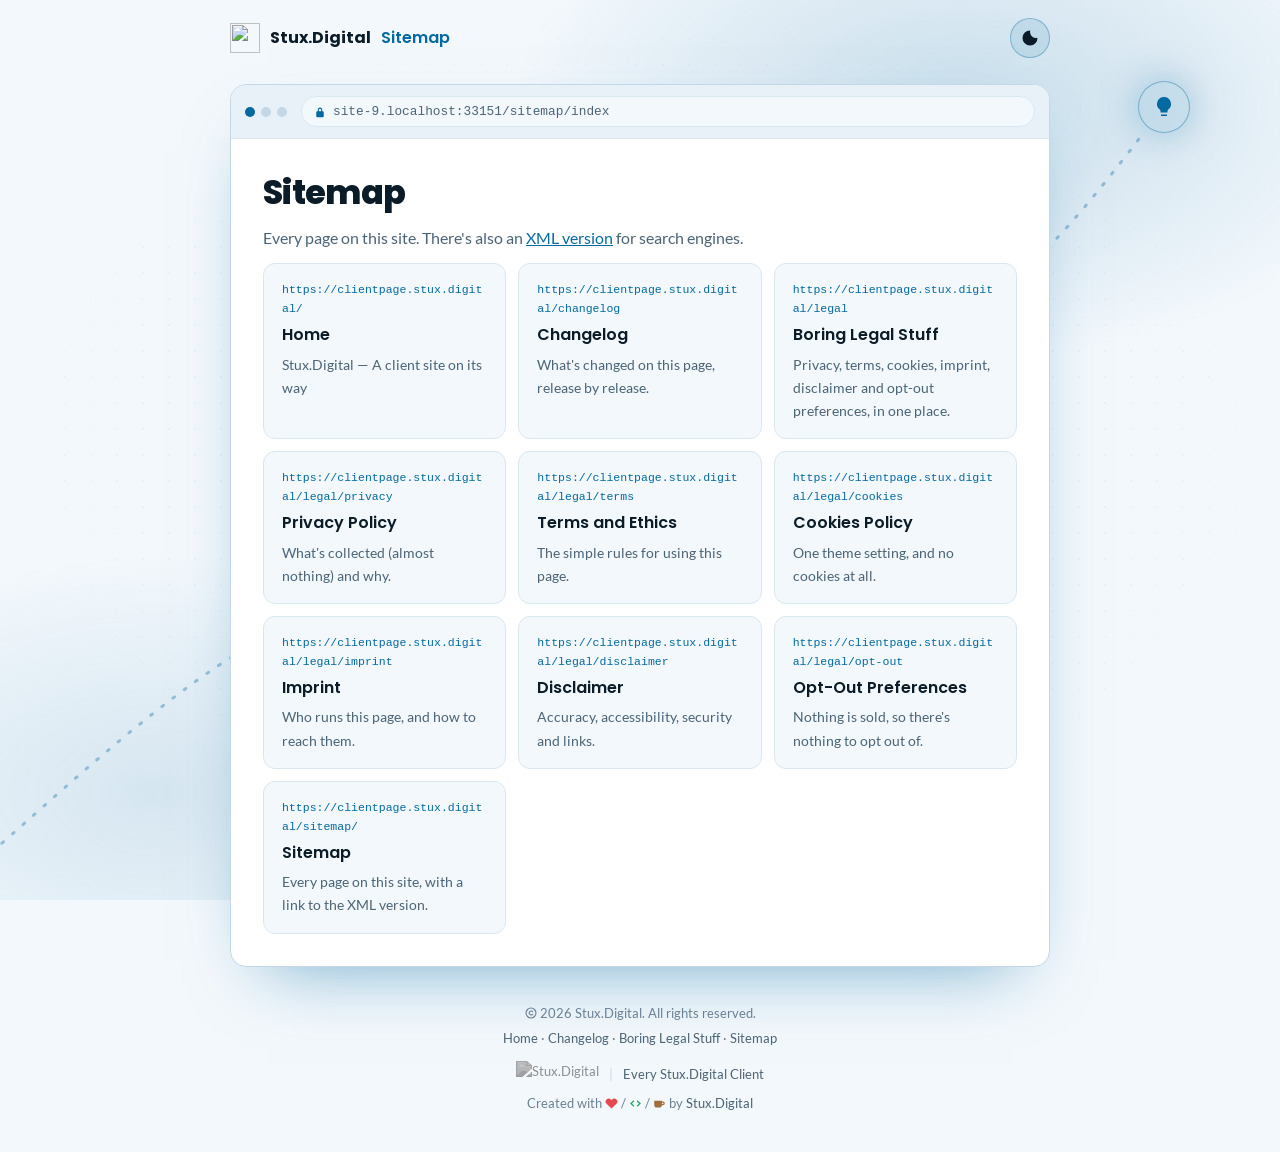
==== commit 95a211fe: "Release v1.0.3 See CHANGELOG.md for details." ====
--- a/sitemap/index.html
+++ b/sitemap/index.html
@@ -55,8 +55,9 @@
     </main>
 
     <footer class="site-footer">
-        <p>Stux.Digital is operated by Stux Group Ltd. <svg class="copy-glyph" viewBox="0 0 16 16" width="12" height="12" aria-hidden="true" focusable="false"><title>Copyright</title><circle cx="8" cy="8" r="6.6" fill="none" stroke="currentColor" stroke-width="1.5"/><path d="M10.2 6.3A2.6 2.6 0 1 0 10.2 9.7" fill="none" stroke="currentColor" stroke-width="1.5" stroke-linecap="round"/></svg><span class="sr-only">Copyright</span> <span data-copyright-years data-start="2026">2026</span> Stux.Group. All rights reserved.</p>
+        <p><svg class="copy-glyph" viewBox="0 0 16 16" width="12" height="12" aria-hidden="true" focusable="false"><title>Copyright</title><circle cx="8" cy="8" r="6.6" fill="none" stroke="currentColor" stroke-width="1.5"/><path d="M10.2 6.3A2.6 2.6 0 1 0 10.2 9.7" fill="none" stroke="currentColor" stroke-width="1.5" stroke-linecap="round"/></svg><span class="sr-only">Copyright</span> <span data-copyright-years data-start="2026">2026</span> Stux.Digital. All rights reserved.</p>
         <p class="foot-links"><a href="/">Home</a> &middot; <a href="/changelog" data-site-version>Changelog</a> &middot; <a href="/legal">Boring Legal Stuff</a> &middot; <a href="/sitemap/">Sitemap</a></p>
+        <div class="powered"><a href="https://stux.digital" class="powered-item" target="_blank" rel="noopener"><img class="powered-logo only-light" src="https://global.media.stux.digital/logo.png" alt="Stux.Digital" title="Stux.Digital" height="28"><img class="powered-logo only-dark" src="https://global.media.stux.digital/logo-light.png" alt="Stux.Digital" title="Stux.Digital" height="28"></a><span class="powered-sep" aria-hidden="true">|</span><a href="https://clients.stux.digital" class="powered-item" target="_blank" rel="noopener">Every Stux.Digital Client</a></div>
         <p class="made">Created with <svg class="made-i made-love" viewBox="0 0 16 16" aria-hidden="true" focusable="false"><title>Love</title><path d="M8 14.3 1.9 8.4A3.7 3.7 0 0 1 7.2 3.1L8 3.9l.8-.8a3.7 3.7 0 0 1 5.3 5.3z"/></svg> / <svg class="made-i made-code" viewBox="0 0 16 16" aria-hidden="true" focusable="false"><title>Code</title><path d="M5.4 3.9 1.3 8l4.1 4.1 1.2-1.2L3.7 8l2.9-2.9zm5.2 0L9.4 5.1 12.3 8l-2.9 2.9 1.2 1.2L14.7 8z"/></svg> / <svg class="made-i made-coffee" viewBox="0 0 16 16" aria-hidden="true" focusable="false"><title>Coffee</title><path d="M1.5 4.5h9.5v5A3.5 3.5 0 0 1 7.5 13h-2.5A3.5 3.5 0 0 1 1.5 9.5zM11 5.5h1.2a2.3 2.3 0 0 1 0 4.6H11V8.6h1.2a.8.8 0 0 0 0-1.6H11z"/></svg><span class="sr-only"> love, code and coffee</span> by <a href="https://stux.digital" target="_blank" rel="noopener">Stux.Digital</a></p>
     </footer>
 
--- a/assets/css/site.css
+++ b/assets/css/site.css
@@ -82,6 +82,30 @@
 :root[data-theme="light"] .only-dark { display: none; }
 
 /* ── Background: soft sky glow and a dotted grid ── */
+/* The background path (site.js): the logo's winding dotted line from a glowing lightbulb, through
+   the progress steps where a page has them. It's drawn above the card but cut away under the bulb
+   and the step dots, so it reads as running into them. Pages without steps (legal, changelog…) keep
+   it behind the card, clear of the text. */
+.page-path { position: absolute; top: 0; left: 0; z-index: 3; pointer-events: none; overflow: visible; }
+.page-path path {
+    fill: none; stroke-width: 3; stroke-linecap: round; stroke-dasharray: 2 12;
+    animation: path-flow 9s linear infinite;
+}
+.page-path--behind, .path-bulb--behind { z-index: -1; }
+.page-path .track { stroke: rgba(var(--accent-rgb), 0.35); }
+.page-path .reached { stroke: var(--accent); }
+@keyframes path-flow { to { stroke-dashoffset: -280; } }
+.path-bulb {
+    position: absolute; z-index: 4; pointer-events: none;
+    display: grid; place-items: center; width: 52px; height: 52px; border-radius: 50%;
+    color: var(--accent); background: var(--accent-soft); border: 1px solid rgba(var(--accent-rgb), 0.4);
+    box-shadow: 0 0 40px rgba(var(--accent-rgb), 0.35);
+    -webkit-backdrop-filter: blur(6px); backdrop-filter: blur(6px);
+    animation: bulb 3.2s ease-in-out infinite;
+}
+.path-bulb[hidden] { display: none; }
+.path-bulb .ico { width: 24px; height: 24px; }
+@keyframes bulb { 50% { box-shadow: 0 0 64px rgba(var(--accent-rgb), 0.6); } }
 .bg { position: fixed; inset: 0; z-index: 0; pointer-events: none; overflow: hidden; }
 .bg::before {
     content: ""; position: absolute; inset: 0;
@@ -180,25 +204,13 @@
 }
 .lede { color: var(--muted); font-size: 1.02rem; max-width: 470px; margin: 0 auto 28px; }
 
-/* Progress steps on one winding dotted path, like the path in the logo: site.js draws it through
-   every step's dot, from the first step (the idea's lightbulb) to the last, brighter as far as
-   the current step. Done, in progress (pulsing), up next. */
+/* Progress steps, which the background path winds through (see .page-path). Done, in progress
+   (pulsing), up next. */
 .steps {
     list-style: none; margin: 0 0 30px; padding: 0;
     display: grid; grid-template-columns: repeat(4, minmax(0, 1fr)); gap: 8px;
     position: relative;
 }
-.steps-path {
-    position: absolute; inset: 0; width: 100%; height: 100%;
-    overflow: visible; pointer-events: none;
-}
-.steps-path path {
-    fill: none; stroke-width: 3; stroke-linecap: round; stroke-dasharray: 2 10;
-    animation: path-flow 9s linear infinite;
-}
-.steps-path .track { stroke: rgba(var(--accent-rgb), 0.32); }
-.steps-path .reached { stroke: var(--accent); }
-@keyframes path-flow { to { stroke-dashoffset: -240; } }
 .step { position: relative; z-index: 1; display: flex; flex-direction: column; align-items: center; gap: 8px; }
 .step-dot {
     display: grid; place-items: center; width: 44px; height: 44px; border-radius: 50%;
@@ -211,12 +223,6 @@
 .step--done .step-label { color: var(--muted); }
 .step--current .step-dot { border-color: var(--accent); color: var(--accent); animation: pulse 2s ease-out infinite; }
 .step--current .step-label { color: var(--accent-bright); }
-/* Where the path starts: the first step glows, like a lightbulb. */
-.step--done:first-child .step-dot { animation: bulb 3.2s ease-in-out infinite; }
-@keyframes bulb {
-    0%, 100% { box-shadow: 0 0 0 5px var(--card), 0 0 18px rgba(var(--accent-rgb), 0.35); }
-    50% { box-shadow: 0 0 0 5px var(--card), 0 0 34px rgba(var(--accent-rgb), 0.65); }
-}
 
 .actions { display: flex; flex-wrap: wrap; gap: 10px; justify-content: center; }
 .btn {
@@ -241,6 +247,14 @@
 .foot-links a:hover, .made a:hover { color: var(--text); }
 .copy-glyph { vertical-align: -1px; }
 .made-i { width: 13px; height: 13px; vertical-align: -2px; fill: currentColor; }
+/* The brand's logo, muted until hovered: deep on light, bright on dark (like the other brands' pages). */
+.powered { display: flex; align-items: center; justify-content: center; gap: .6rem; flex-wrap: wrap; margin: 12px 0 4px; font-size: 0.8rem; }
+.powered-item, .powered-item:visited { display: inline-flex; align-items: center; color: var(--muted); text-decoration: none; transition: color .2s; }
+.powered-item:hover, .powered-item:focus-visible { color: var(--text); }
+.powered-sep { color: var(--border-strong); }
+.powered-logo { height: 28px; width: auto; display: block; filter: grayscale(1); opacity: .55; transition: filter .2s, opacity .2s; }
+:root[data-theme="light"] .powered-logo { filter: grayscale(1) brightness(.6); }
+.powered-item:hover .powered-logo, .powered-item:focus-visible .powered-logo { filter: none; opacity: 1; }
 .made-love { color: #e5484d; }
 .made-code { color: #30a46c; }
 .made-coffee { color: #a0703f; }
@@ -325,6 +339,6 @@
 .site-banners { --banner-page-bg: var(--bg); --banner-text: var(--text); --banner-site: #38bdf8; --banner-site-light: #0369a1; }
 
 @media (prefers-reduced-motion: reduce) {
-    .steps-path path, .step--done:first-child .step-dot, .chip-dot, .step--current .step-dot { animation: none; }
+    .page-path path, .path-bulb, .chip-dot, .step--current .step-dot { animation: none; }
     .btn, .card { transition: none; }
 }
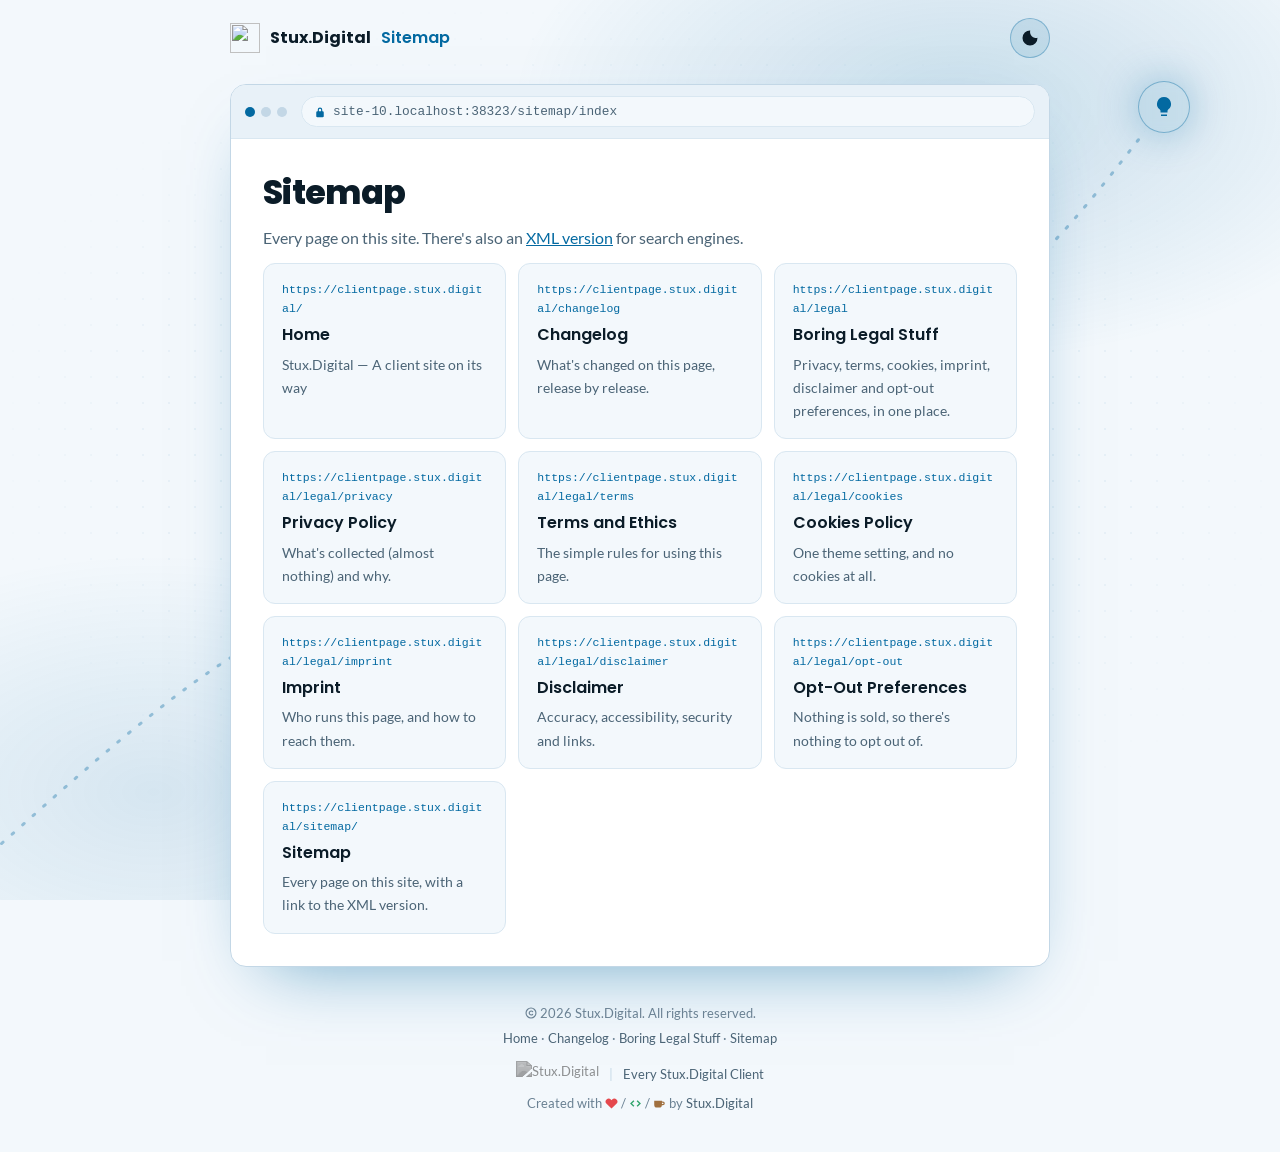
==== commit 83a32ead: "Release v1.0.6 See CHANGELOG.md for details." ====
--- a/sitemap/index.html
+++ b/sitemap/index.html
@@ -8,7 +8,8 @@
     <meta name="theme-color" content="#0b1218">
     <link rel="canonical" href="https://clientpage.stux.digital/sitemap/">
     <link rel="icon" href="https://global.media.stux.digital/favicon.ico" sizes="any">
-    <link rel="icon" type="image/png" href="https://global.media.stux.digital/icon-light.png">
+    <link rel="icon" type="image/png" href="https://global.media.stux.digital/icon-dark.png" media="(prefers-color-scheme: light)">
+    <link rel="icon" type="image/png" href="https://global.media.stux.digital/icon-light.png" media="(prefers-color-scheme: dark)">
     <script>
     // Before paint: the theme picked earlier (stuxdigital-theme), else the system's.
     (function () {
--- a/assets/css/site.css
+++ b/assets/css/site.css
@@ -3,8 +3,9 @@
  *
  * Stux.Digital's two-tone sky blue, straight from the logo: #38bdf8 on dark, #0369a1 on light.
  * The twist on the Stux.Group placeholder pages: everything sits in a browser window like the
- * one in the logo (its address bar shows where the page is served), a winding path runs behind
- * the page to a lightbulb, and progress steps show where the site is on its way online.
+ * one in the logo (its address bar shows where the page is served), the logo's winding path
+ * runs from a lightbulb behind the page and again through the progress steps, which show where
+ * the site is on its way online.
  * Theme: <html data-theme="dark|light">, set before paint from stuxdigital-theme or the system.
  */
 
@@ -82,30 +83,29 @@
 :root[data-theme="light"] .only-dark { display: none; }
 
 /* ── Background: soft sky glow and a dotted grid ── */
-/* The background path (site.js): the logo's winding dotted line from a glowing lightbulb, through
-   the progress steps where a page has them. It's drawn above the card but cut away under the bulb
-   and the step dots, so it reads as running into them. Pages without steps (legal, changelog…) keep
-   it behind the card, clear of the text. */
-.page-path { position: absolute; top: 0; left: 0; z-index: 3; pointer-events: none; overflow: visible; }
-.page-path path {
-    fill: none; stroke-width: 3; stroke-linecap: round; stroke-dasharray: 2 12;
-    animation: path-flow 9s linear infinite;
-}
-.page-path--behind, .path-bulb--behind { z-index: -1; }
-.page-path .track { stroke: rgba(var(--accent-rgb), 0.35); }
-.page-path .reached { stroke: var(--accent); }
+/* Two copies of the logo's winding path (site.js), each from a lightbulb. The background one
+   starts at a glowing bulb in the top corner and winds down behind the card (wider screens only);
+   the steps' one is below, with .steps. */
+.bg-path {
+    position: fixed; inset: 0; width: 100%; height: 100%; z-index: 0;
+    pointer-events: none; overflow: visible;
+}
+.bg-path path {
+    fill: none; stroke: rgba(var(--accent-rgb), 0.35); stroke-width: 3; stroke-linecap: round;
+    stroke-dasharray: 2 12; animation: path-flow 9s linear infinite;
+}
 @keyframes path-flow { to { stroke-dashoffset: -280; } }
-.path-bulb {
-    position: absolute; z-index: 4; pointer-events: none;
+.bg-bulb {
+    position: fixed; z-index: 0; pointer-events: none;
     display: grid; place-items: center; width: 52px; height: 52px; border-radius: 50%;
     color: var(--accent); background: var(--accent-soft); border: 1px solid rgba(var(--accent-rgb), 0.4);
     box-shadow: 0 0 40px rgba(var(--accent-rgb), 0.35);
     -webkit-backdrop-filter: blur(6px); backdrop-filter: blur(6px);
     animation: bulb 3.2s ease-in-out infinite;
 }
-.path-bulb[hidden] { display: none; }
-.path-bulb .ico { width: 24px; height: 24px; }
+.bg-bulb .ico { width: 24px; height: 24px; }
 @keyframes bulb { 50% { box-shadow: 0 0 64px rgba(var(--accent-rgb), 0.6); } }
+@media (max-width: 640px) { .bg-path, .bg-bulb { display: none; } }
 .bg { position: fixed; inset: 0; z-index: 0; pointer-events: none; overflow: hidden; }
 .bg::before {
     content: ""; position: absolute; inset: 0;
@@ -204,13 +204,24 @@
 }
 .lede { color: var(--muted); font-size: 1.02rem; max-width: 470px; margin: 0 auto 28px; }
 
-/* Progress steps, which the background path winds through (see .page-path). Done, in progress
-   (pulsing), up next. */
+/* Progress steps on their own copy of the path: site.js draws it from the first step (the Idea
+   bulb, which glows like the background one) through every step to the last, brighter as far as
+   the current step. Done, in progress (pulsing), up next. */
 .steps {
     list-style: none; margin: 0 0 30px; padding: 0;
-    display: grid; grid-template-columns: repeat(4, minmax(0, 1fr)); gap: 8px;
+    display: grid; grid-auto-flow: column; grid-auto-columns: minmax(0, 1fr); gap: 8px;
     position: relative;
 }
+.steps-path {
+    position: absolute; inset: 0; width: 100%; height: 100%;
+    overflow: visible; pointer-events: none;
+}
+.steps-path path {
+    fill: none; stroke-width: 3; stroke-linecap: round; stroke-dasharray: 2 10;
+    animation: path-flow 9s linear infinite;
+}
+.steps-path .track { stroke: rgba(var(--accent-rgb), 0.32); }
+.steps-path .reached { stroke: var(--accent); }
 .step { position: relative; z-index: 1; display: flex; flex-direction: column; align-items: center; gap: 8px; }
 .step-dot {
     display: grid; place-items: center; width: 44px; height: 44px; border-radius: 50%;
@@ -223,6 +234,12 @@
 .step--done .step-label { color: var(--muted); }
 .step--current .step-dot { border-color: var(--accent); color: var(--accent); animation: pulse 2s ease-out infinite; }
 .step--current .step-label { color: var(--accent-bright); }
+/* Where the steps' path starts: the Idea step glows, like the bulb in the logo. */
+.step--done:first-child .step-dot { animation: step-bulb 3.2s ease-in-out infinite; }
+@keyframes step-bulb {
+    0%, 100% { box-shadow: 0 0 0 5px var(--card), 0 0 18px rgba(var(--accent-rgb), 0.35); }
+    50% { box-shadow: 0 0 0 5px var(--card), 0 0 34px rgba(var(--accent-rgb), 0.65); }
+}
 
 .actions { display: flex; flex-wrap: wrap; gap: 10px; justify-content: center; }
 .btn {
@@ -339,6 +356,6 @@
 .site-banners { --banner-page-bg: var(--bg); --banner-text: var(--text); --banner-site: #38bdf8; --banner-site-light: #0369a1; }
 
 @media (prefers-reduced-motion: reduce) {
-    .page-path path, .path-bulb, .chip-dot, .step--current .step-dot { animation: none; }
+    .bg-path path, .bg-bulb, .steps-path path, .step--done:first-child .step-dot, .chip-dot, .step--current .step-dot { animation: none; }
     .btn, .card { transition: none; }
 }
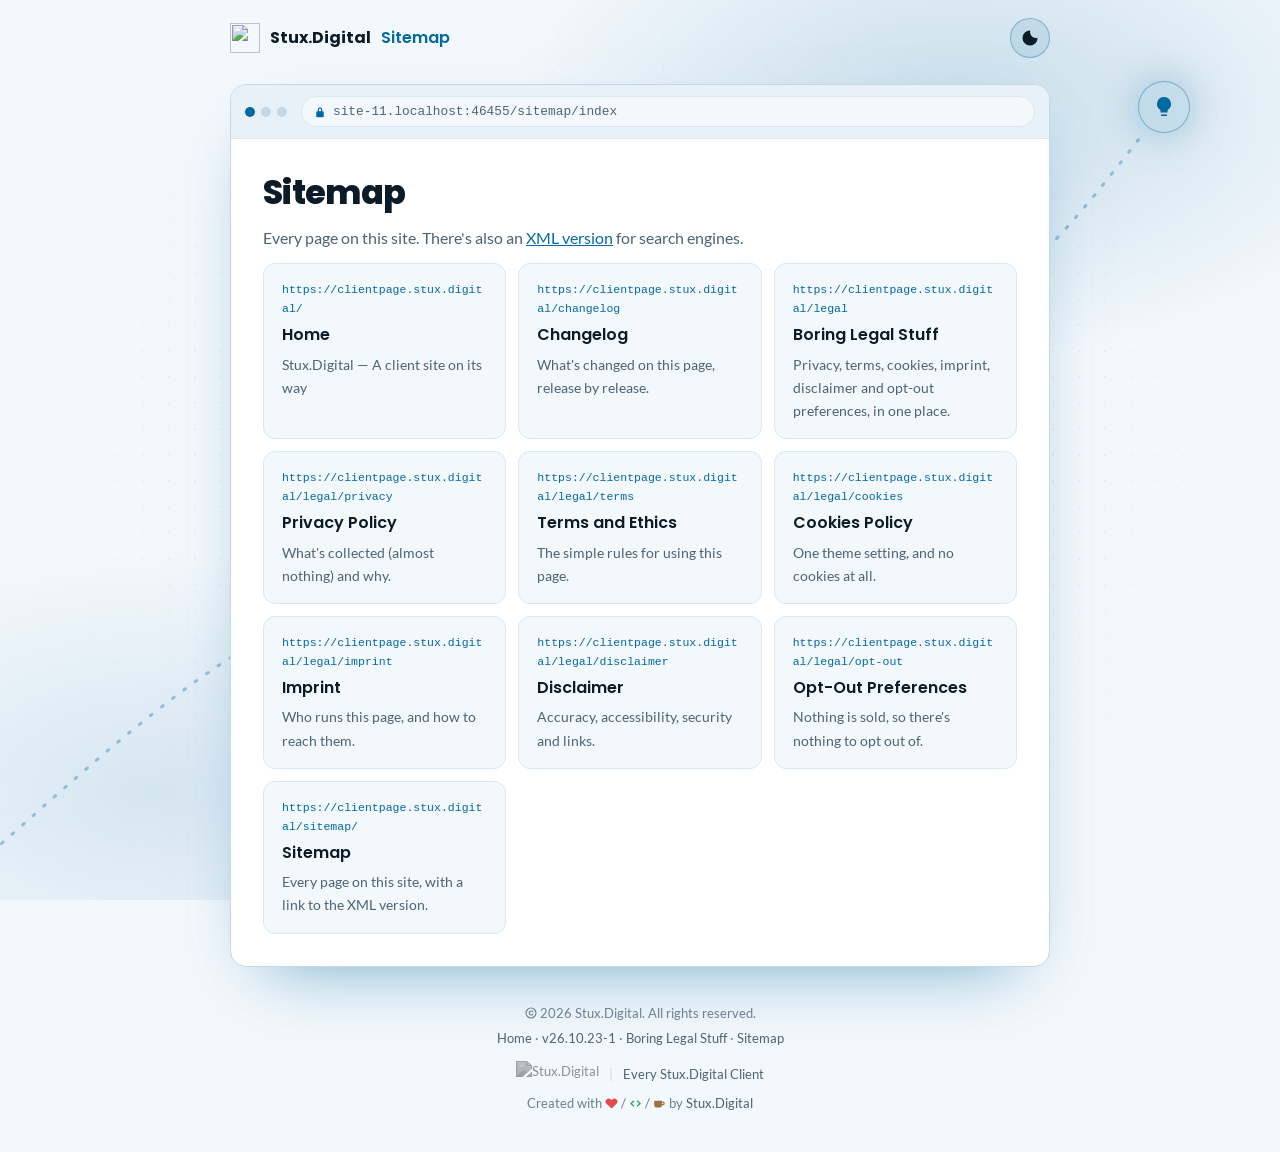
==== commit bdb37ce7: "Release v26.10.23-1 See CHANGELOG.md for details." ====
--- a/sitemap/index.html
+++ b/sitemap/index.html
@@ -7,9 +7,10 @@
     <meta name="description" content="Every page on this Stux.Digital site, with a link to the XML sitemap.">
     <meta name="theme-color" content="#0b1218">
     <link rel="canonical" href="https://clientpage.stux.digital/sitemap/">
-    <link rel="icon" href="https://global.media.stux.digital/favicon.ico" sizes="any">
-    <link rel="icon" type="image/png" href="https://global.media.stux.digital/icon-dark.png" media="(prefers-color-scheme: light)">
-    <link rel="icon" type="image/png" href="https://global.media.stux.digital/icon-light.png" media="(prefers-color-scheme: dark)">
+    <link rel="icon" href="/favicon.ico" sizes="48x48">
+    <link rel="icon" type="image/png" sizes="512x512" href="/assets/img/icon-512.png">
+    <link rel="apple-touch-icon" href="/apple-touch-icon.png">
+    <link rel="manifest" href="/site.webmanifest">
     <script>
     // Before paint: the theme picked earlier (stuxdigital-theme), else the system's.
     (function () {
@@ -21,6 +22,7 @@
     </script>
     <link rel="stylesheet" href="/assets/css/site.css">
     <link rel="stylesheet" href="/assets/site-banner.css">
+    <script id="discord:component-embed" type="application/json">{"component":{"type":17,"accent_color":3718648,"components":[{"type":9,"components":[{"type":10,"content":"-# [Stux.Digital](https://stux.digital)\n## [Sitemap](https://clientpage.stux.digital/sitemap/)\nEvery page on this Stux.Digital site, with a link to the XML sitemap."}],"accessory":{"type":11,"media":{"url":"https://global.media.stux.digital/icon-light.png"}}},{"type":1,"components":[{"type":2,"style":5,"label":"Open page","url":"https://clientpage.stux.digital/sitemap/"},{"type":2,"style":5,"label":"Stux.Digital","url":"https://stux.digital"}]}]}}</script>
 </head>
 <body class="page page--doc">
     <div class="bg" aria-hidden="true">
